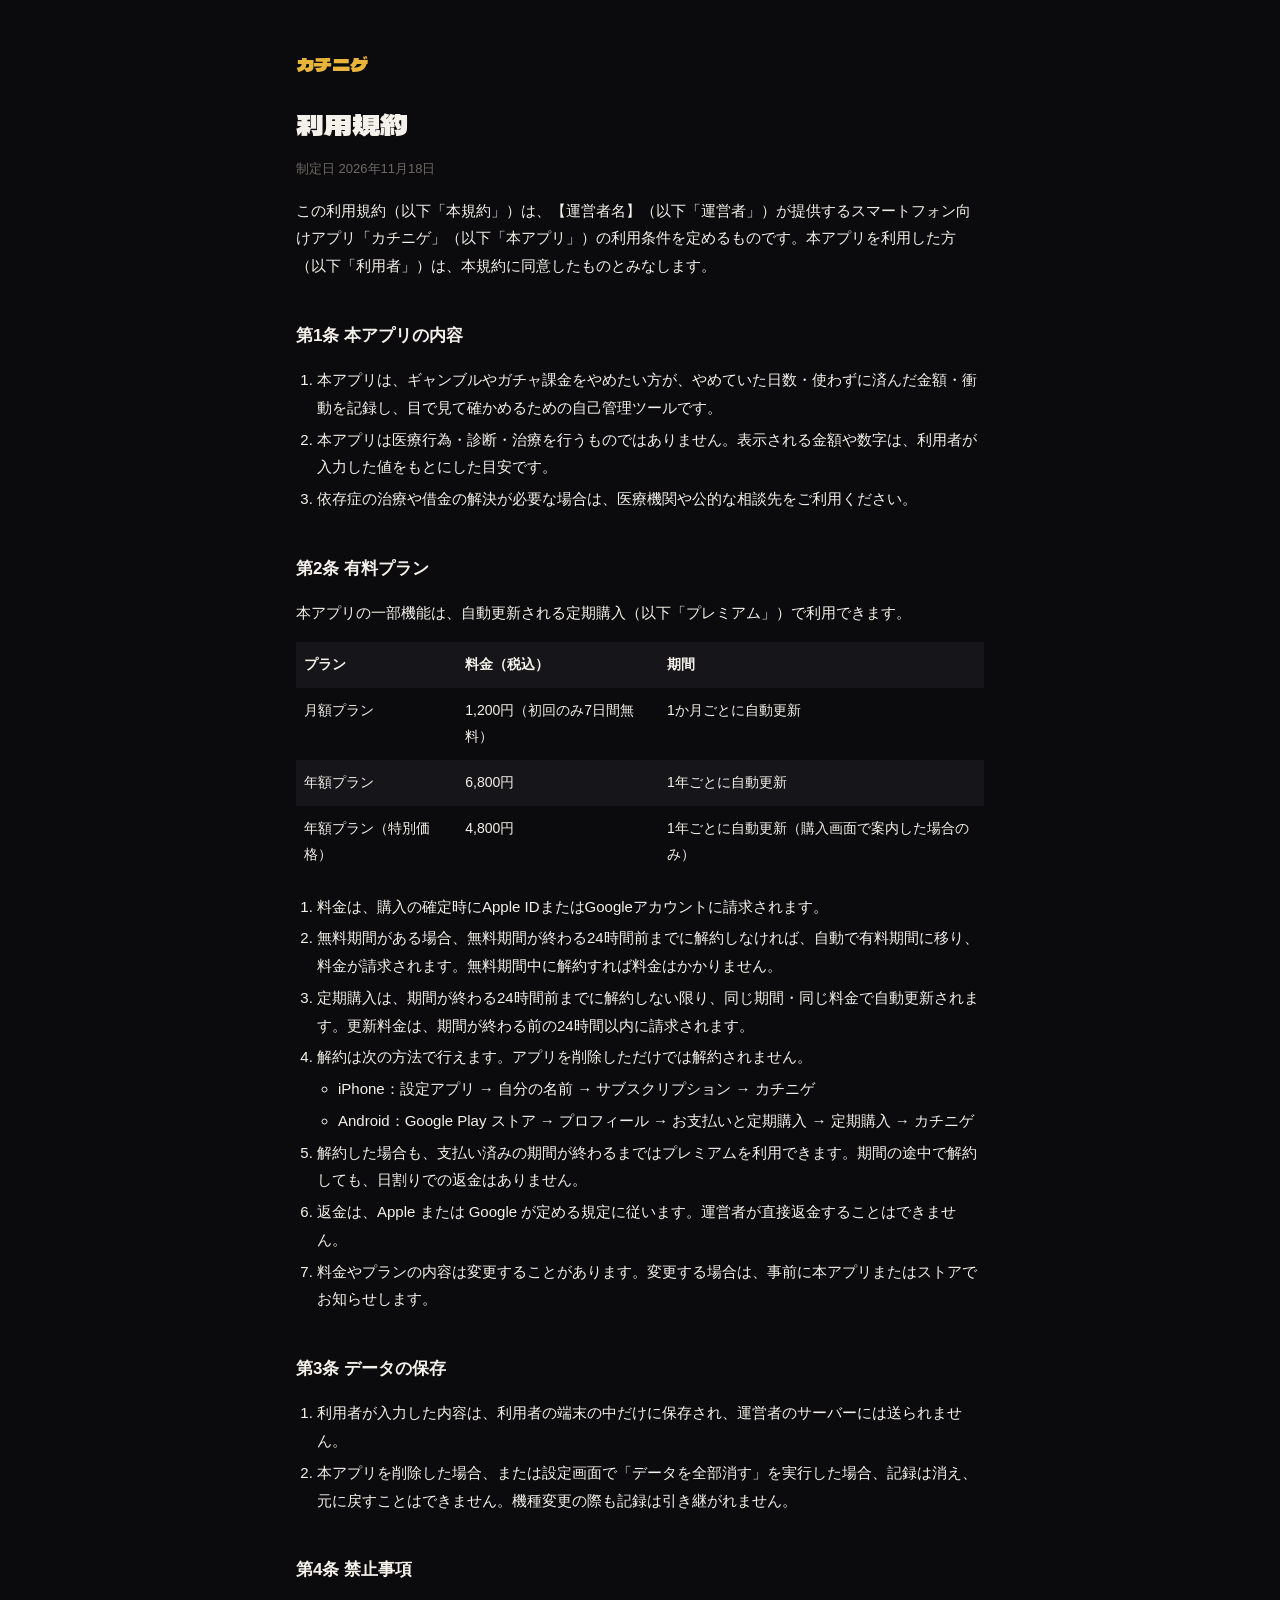
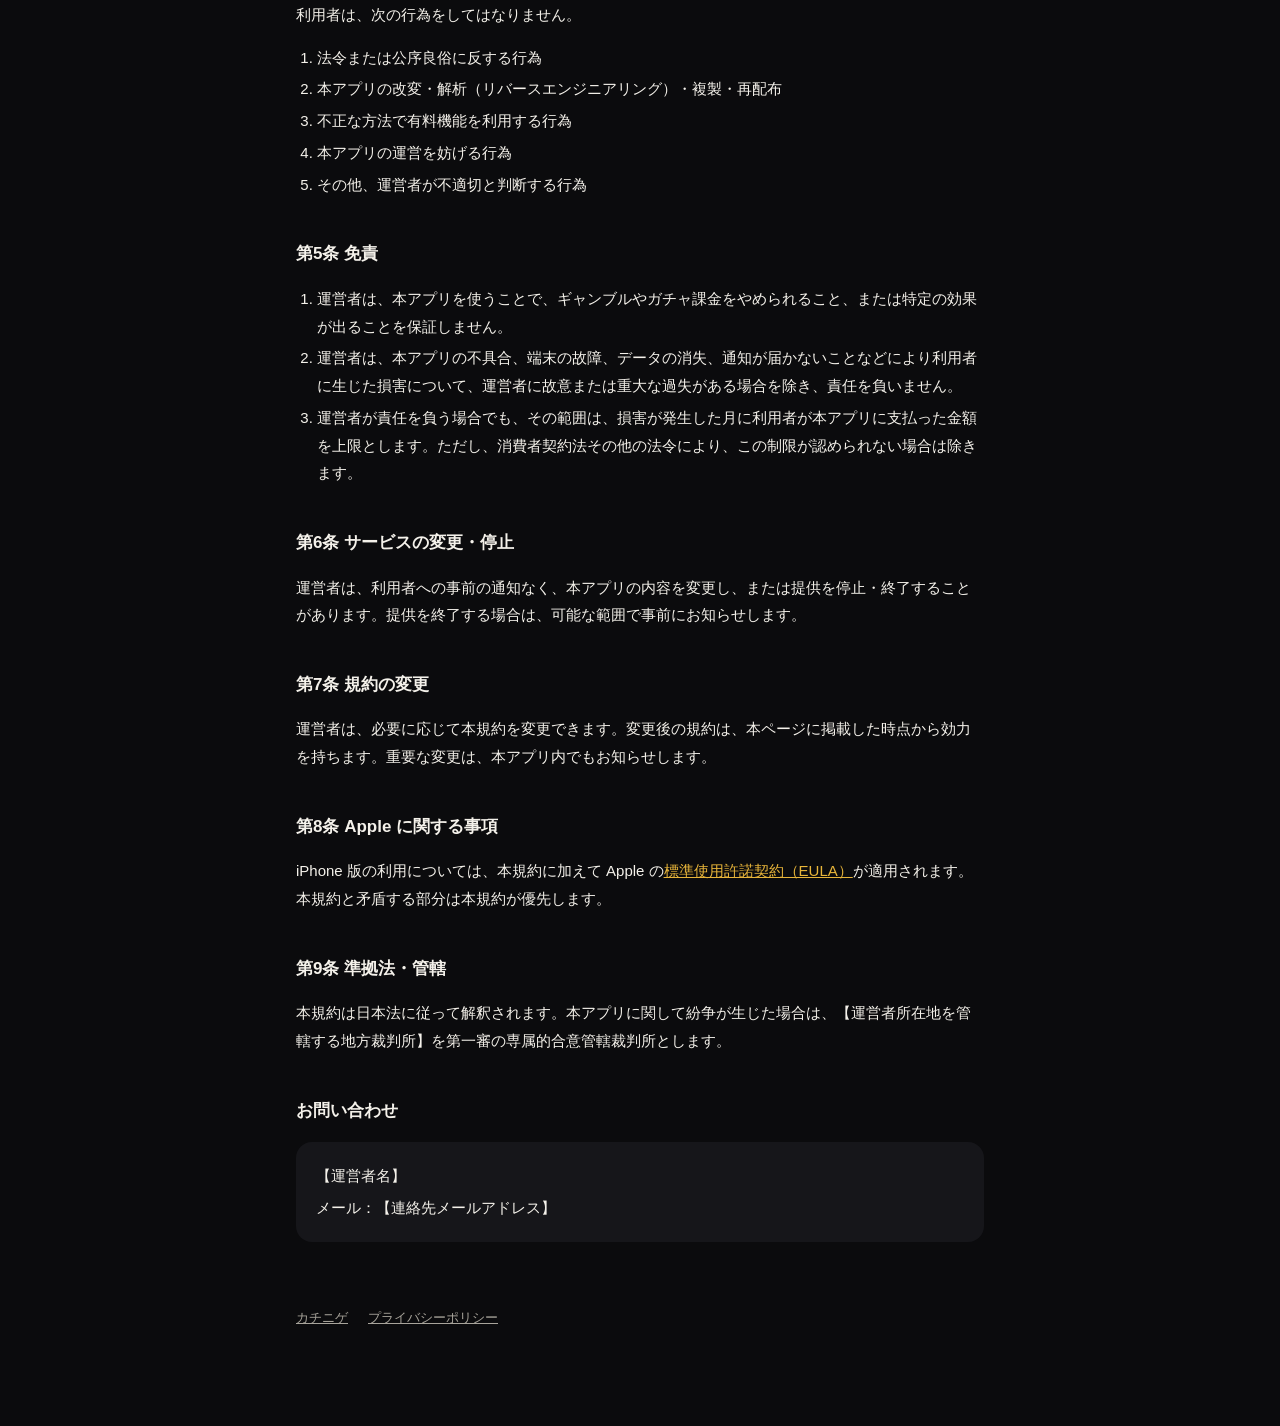
==== terms.html @ 38fbea54 "Add files via upload" ====
<!doctype html>
<html lang="ja">
<head>
<meta charset="utf-8">
<meta name="viewport" content="width=device-width, initial-scale=1">
<title>利用規約 | カチニゲ</title>
<link rel="preconnect" href="https://fonts.googleapis.com">
<link rel="stylesheet" href="https://fonts.googleapis.com/css2?family=Dela+Gothic+One&display=swap">
<link rel="stylesheet" href="style.css">
<link rel="icon" href="icon.png">
</head>
<body>
<main>
<a class="brand" href="./">カチニゲ</a>
<h1>利用規約</h1>
<p class="meta">制定日 2026年11月18日</p>

<p>この利用規約（以下「本規約」）は、【運営者名】（以下「運営者」）が提供するスマートフォン向けアプリ「カチニゲ」（以下「本アプリ」）の利用条件を定めるものです。本アプリを利用した方（以下「利用者」）は、本規約に同意したものとみなします。</p>

<h2>第1条 本アプリの内容</h2>
<ol>
  <li>本アプリは、ギャンブルやガチャ課金をやめたい方が、やめていた日数・使わずに済んだ金額・衝動を記録し、目で見て確かめるための自己管理ツールです。</li>
  <li>本アプリは医療行為・診断・治療を行うものではありません。表示される金額や数字は、利用者が入力した値をもとにした目安です。</li>
  <li>依存症の治療や借金の解決が必要な場合は、医療機関や公的な相談先をご利用ください。</li>
</ol>

<h2>第2条 有料プラン</h2>
<p>本アプリの一部機能は、自動更新される定期購入（以下「プレミアム」）で利用できます。</p>
<table>
  <tr><th>プラン</th><th>料金（税込）</th><th>期間</th></tr>
  <tr><td>月額プラン</td><td>1,200円（初回のみ7日間無料）</td><td>1か月ごとに自動更新</td></tr>
  <tr><td>年額プラン</td><td>6,800円</td><td>1年ごとに自動更新</td></tr>
  <tr><td>年額プラン（特別価格）</td><td>4,800円</td><td>1年ごとに自動更新（購入画面で案内した場合のみ）</td></tr>
</table>
<ol>
  <li>料金は、購入の確定時にApple IDまたはGoogleアカウントに請求されます。</li>
  <li>無料期間がある場合、無料期間が終わる24時間前までに解約しなければ、自動で有料期間に移り、料金が請求されます。無料期間中に解約すれば料金はかかりません。</li>
  <li>定期購入は、期間が終わる24時間前までに解約しない限り、同じ期間・同じ料金で自動更新されます。更新料金は、期間が終わる前の24時間以内に請求されます。</li>
  <li>解約は次の方法で行えます。アプリを削除しただけでは解約されません。
    <ul>
      <li>iPhone：設定アプリ → 自分の名前 → サブスクリプション → カチニゲ</li>
      <li>Android：Google Play ストア → プロフィール → お支払いと定期購入 → 定期購入 → カチニゲ</li>
    </ul>
  </li>
  <li>解約した場合も、支払い済みの期間が終わるまではプレミアムを利用できます。期間の途中で解約しても、日割りでの返金はありません。</li>
  <li>返金は、Apple または Google が定める規定に従います。運営者が直接返金することはできません。</li>
  <li>料金やプランの内容は変更することがあります。変更する場合は、事前に本アプリまたはストアでお知らせします。</li>
</ol>

<h2>第3条 データの保存</h2>
<ol>
  <li>利用者が入力した内容は、利用者の端末の中だけに保存され、運営者のサーバーには送られません。</li>
  <li>本アプリを削除した場合、または設定画面で「データを全部消す」を実行した場合、記録は消え、元に戻すことはできません。機種変更の際も記録は引き継がれません。</li>
</ol>

<h2>第4条 禁止事項</h2>
<p>利用者は、次の行為をしてはなりません。</p>
<ol>
  <li>法令または公序良俗に反する行為</li>
  <li>本アプリの改変・解析（リバースエンジニアリング）・複製・再配布</li>
  <li>不正な方法で有料機能を利用する行為</li>
  <li>本アプリの運営を妨げる行為</li>
  <li>その他、運営者が不適切と判断する行為</li>
</ol>

<h2>第5条 免責</h2>
<ol>
  <li>運営者は、本アプリを使うことで、ギャンブルやガチャ課金をやめられること、または特定の効果が出ることを保証しません。</li>
  <li>運営者は、本アプリの不具合、端末の故障、データの消失、通知が届かないことなどにより利用者に生じた損害について、運営者に故意または重大な過失がある場合を除き、責任を負いません。</li>
  <li>運営者が責任を負う場合でも、その範囲は、損害が発生した月に利用者が本アプリに支払った金額を上限とします。ただし、消費者契約法その他の法令により、この制限が認められない場合は除きます。</li>
</ol>

<h2>第6条 サービスの変更・停止</h2>
<p>運営者は、利用者への事前の通知なく、本アプリの内容を変更し、または提供を停止・終了することがあります。提供を終了する場合は、可能な範囲で事前にお知らせします。</p>

<h2>第7条 規約の変更</h2>
<p>運営者は、必要に応じて本規約を変更できます。変更後の規約は、本ページに掲載した時点から効力を持ちます。重要な変更は、本アプリ内でもお知らせします。</p>

<h2>第8条 Apple に関する事項</h2>
<p>iPhone 版の利用については、本規約に加えて Apple の<a href="https://www.apple.com/legal/internet-services/itunes/dev/stdeula/">標準使用許諾契約（EULA）</a>が適用されます。本規約と矛盾する部分は本規約が優先します。</p>

<h2>第9条 準拠法・管轄</h2>
<p>本規約は日本法に従って解釈されます。本アプリに関して紛争が生じた場合は、【運営者所在地を管轄する地方裁判所】を第一審の専属的合意管轄裁判所とします。</p>

<h2>お問い合わせ</h2>
<div class="box">
  <p>【運営者名】</p>
  <p>メール：【連絡先メールアドレス】</p>
</div>

<footer>
  <a href="./">カチニゲ</a>
  <a href="privacy.html">プライバシーポリシー</a>
</footer>
</main>
</body>
</html>
---- style.css ----
:root {
  --bg: #0B0B0D;
  --surface: #16161A;
  --gold: #E8B53A;
  --text: #F4F1EA;
  --sub: #A8A49B;
  --mute: #6E6A63;
}
* { box-sizing: border-box; }
html { -webkit-text-size-adjust: 100%; }
body {
  margin: 0;
  background: var(--bg);
  color: var(--text);
  font-family: -apple-system, BlinkMacSystemFont, "Hiragino Sans", "Noto Sans JP", "Yu Gothic", sans-serif;
  line-height: 1.85;
  font-size: 15px;
}
main { max-width: 720px; margin: 0 auto; padding: 48px 16px 96px; }
a { color: var(--gold); }
.brand { font-family: "Dela Gothic One", sans-serif; color: var(--gold); text-decoration: none; font-size: 18px; }
h1 { font-family: "Dela Gothic One", sans-serif; font-weight: 400; font-size: 28px; line-height: 1.4; margin: 24px 0 8px; }
h2 { font-size: 17px; margin: 40px 0 8px; }
p, li { color: var(--text); }
ol, ul { padding-left: 1.4em; }
li { margin: 4px 0; }
.meta { color: var(--mute); font-size: 13px; }
.box { background: var(--surface); border-radius: 16px; padding: 16px 20px; margin: 16px 0; }
.box p { margin: 4px 0; }
table { width: 100%; border-collapse: collapse; margin: 12px 0; font-size: 14px; }
th, td { text-align: left; padding: 10px 8px; vertical-align: top; }
tr:nth-child(odd) td, tr:nth-child(odd) th { background: var(--surface); }
footer { margin-top: 64px; color: var(--mute); font-size: 13px; display: flex; gap: 20px; flex-wrap: wrap; }
footer a { color: var(--sub); }
.hero { text-align: center; padding-top: 40px; }
.hero img { width: 140px; height: 140px; border-radius: 32px; }
.hero h1 { font-size: 40px; margin-top: 24px; }
.hero p { color: var(--sub); }
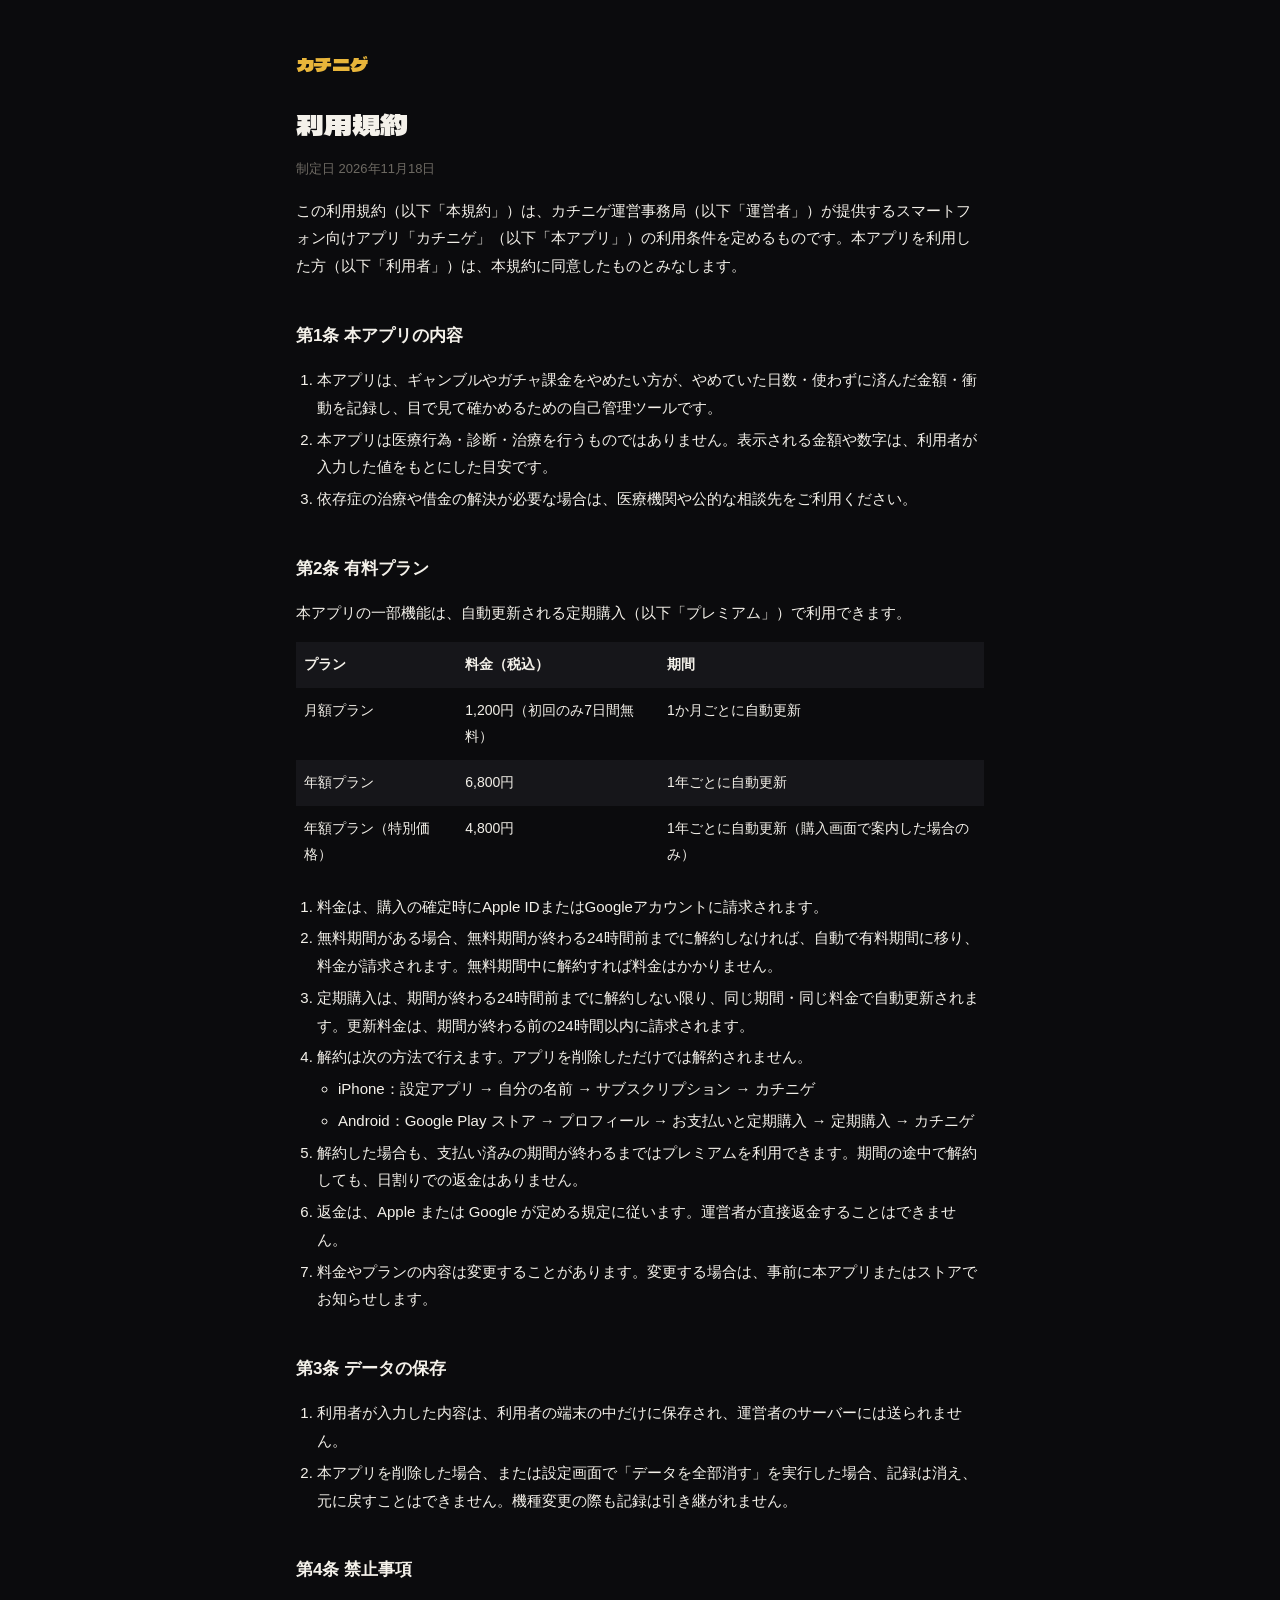
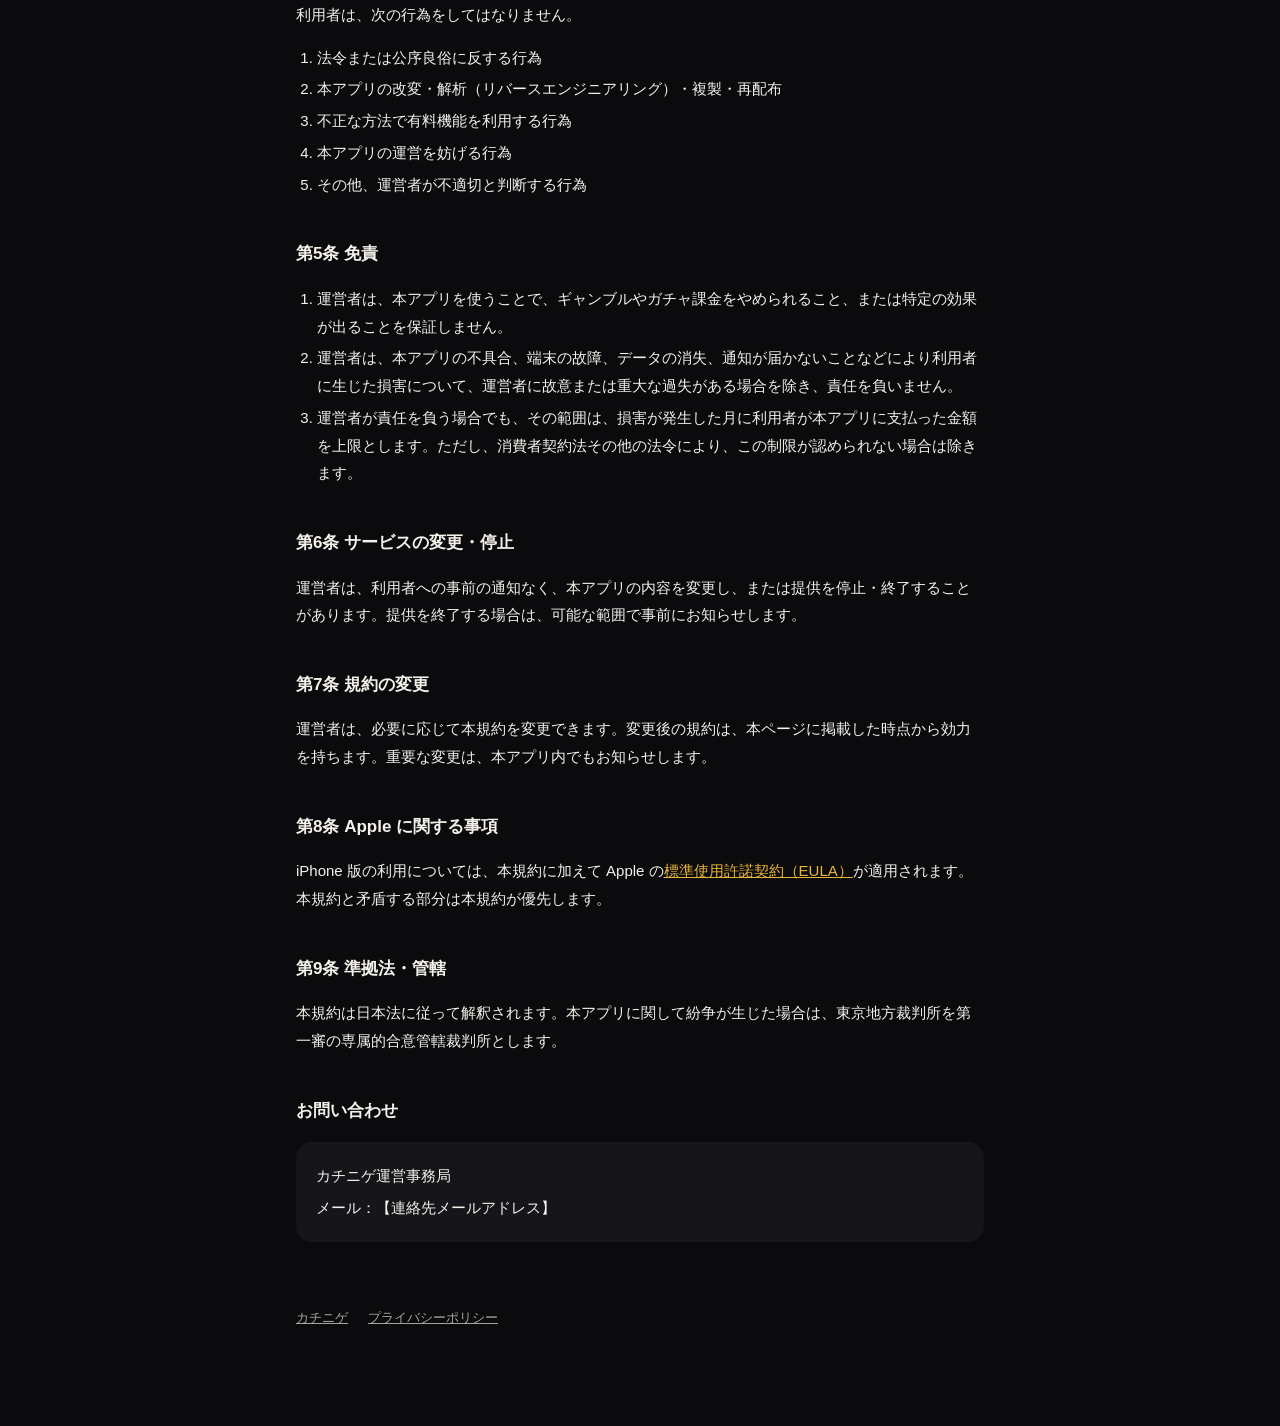
==== commit b296efd5: "Add files via upload" ====
--- a/terms.html
+++ b/terms.html
@@ -15,7 +15,7 @@
 <h1>利用規約</h1>
 <p class="meta">制定日 2026年11月18日</p>
 
-<p>この利用規約（以下「本規約」）は、【運営者名】（以下「運営者」）が提供するスマートフォン向けアプリ「カチニゲ」（以下「本アプリ」）の利用条件を定めるものです。本アプリを利用した方（以下「利用者」）は、本規約に同意したものとみなします。</p>
+<p>この利用規約（以下「本規約」）は、カチニゲ運営事務局（以下「運営者」）が提供するスマートフォン向けアプリ「カチニゲ」（以下「本アプリ」）の利用条件を定めるものです。本アプリを利用した方（以下「利用者」）は、本規約に同意したものとみなします。</p>
 
 <h2>第1条 本アプリの内容</h2>
 <ol>
@@ -80,11 +80,11 @@
 <p>iPhone 版の利用については、本規約に加えて Apple の<a href="https://www.apple.com/legal/internet-services/itunes/dev/stdeula/">標準使用許諾契約（EULA）</a>が適用されます。本規約と矛盾する部分は本規約が優先します。</p>
 
 <h2>第9条 準拠法・管轄</h2>
-<p>本規約は日本法に従って解釈されます。本アプリに関して紛争が生じた場合は、【運営者所在地を管轄する地方裁判所】を第一審の専属的合意管轄裁判所とします。</p>
+<p>本規約は日本法に従って解釈されます。本アプリに関して紛争が生じた場合は、東京地方裁判所を第一審の専属的合意管轄裁判所とします。</p>
 
 <h2>お問い合わせ</h2>
 <div class="box">
-  <p>【運営者名】</p>
+  <p>カチニゲ運営事務局</p>
   <p>メール：【連絡先メールアドレス】</p>
 </div>
 
